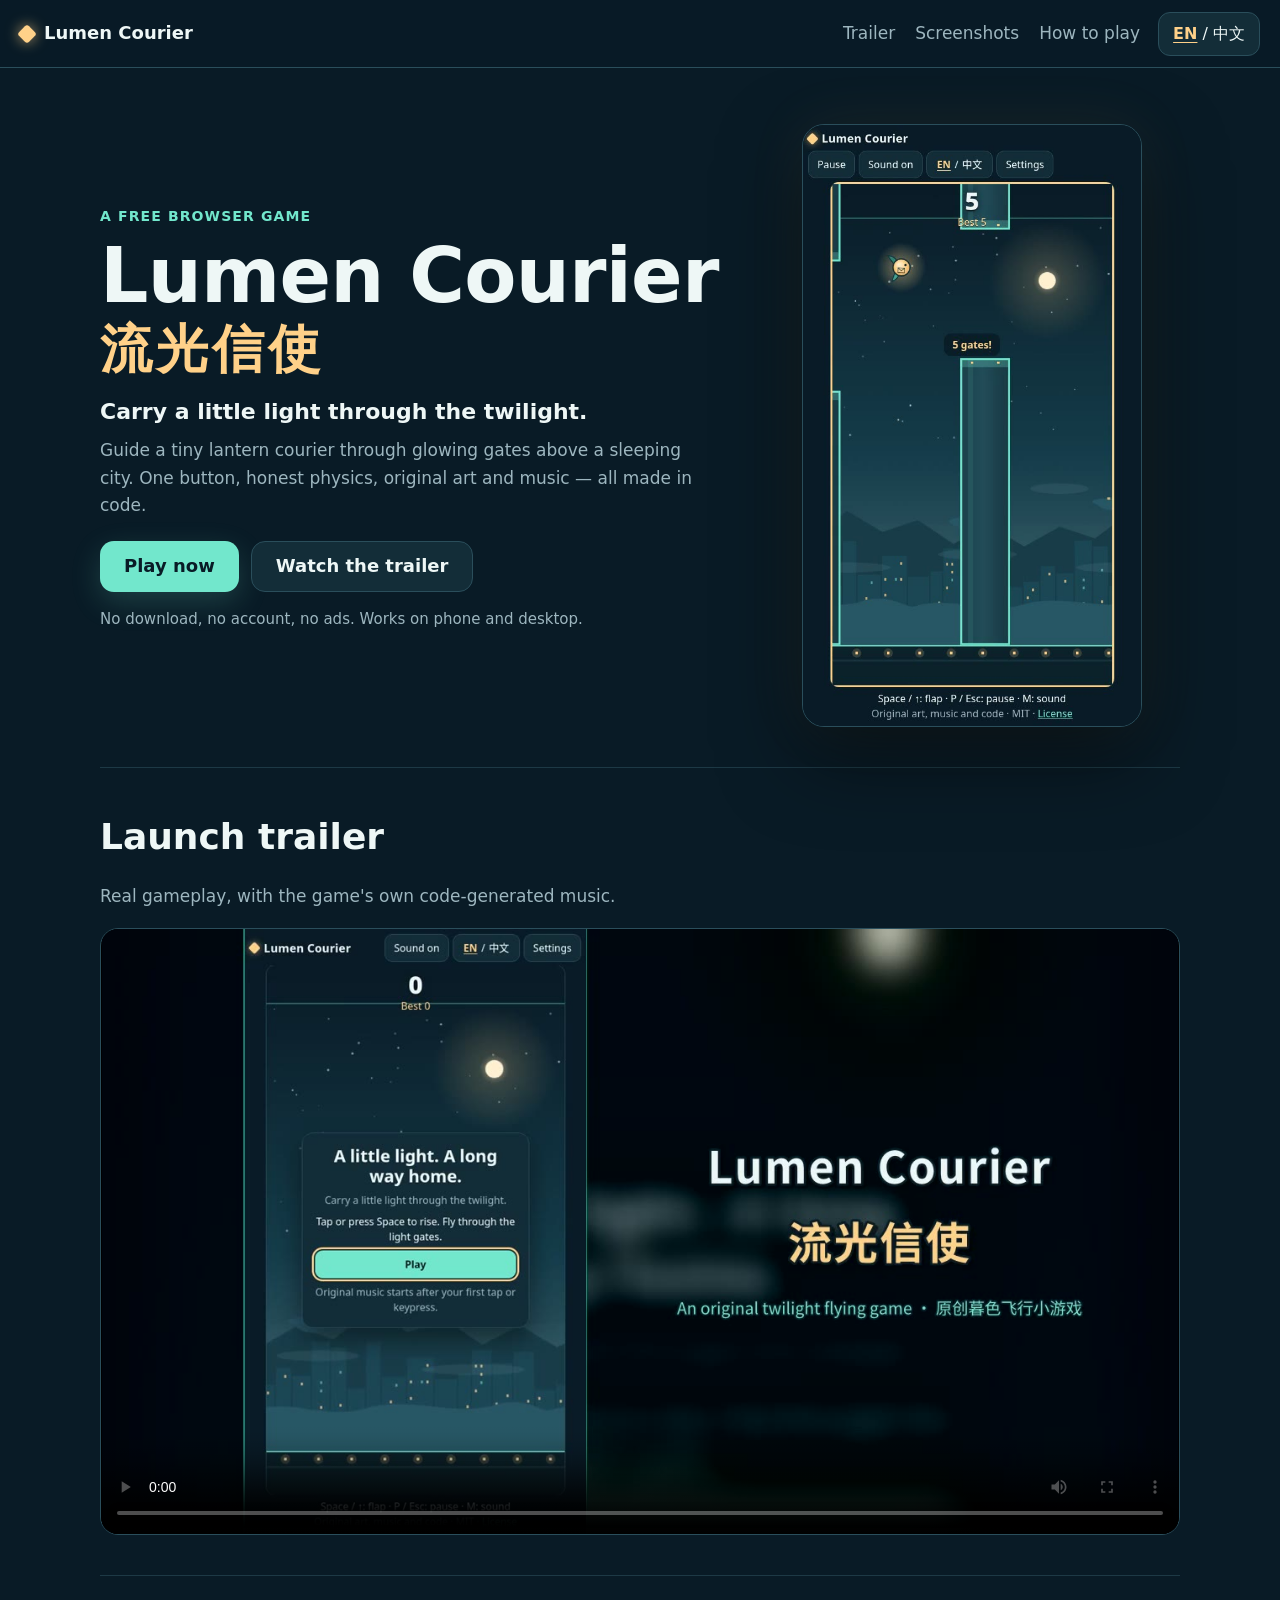
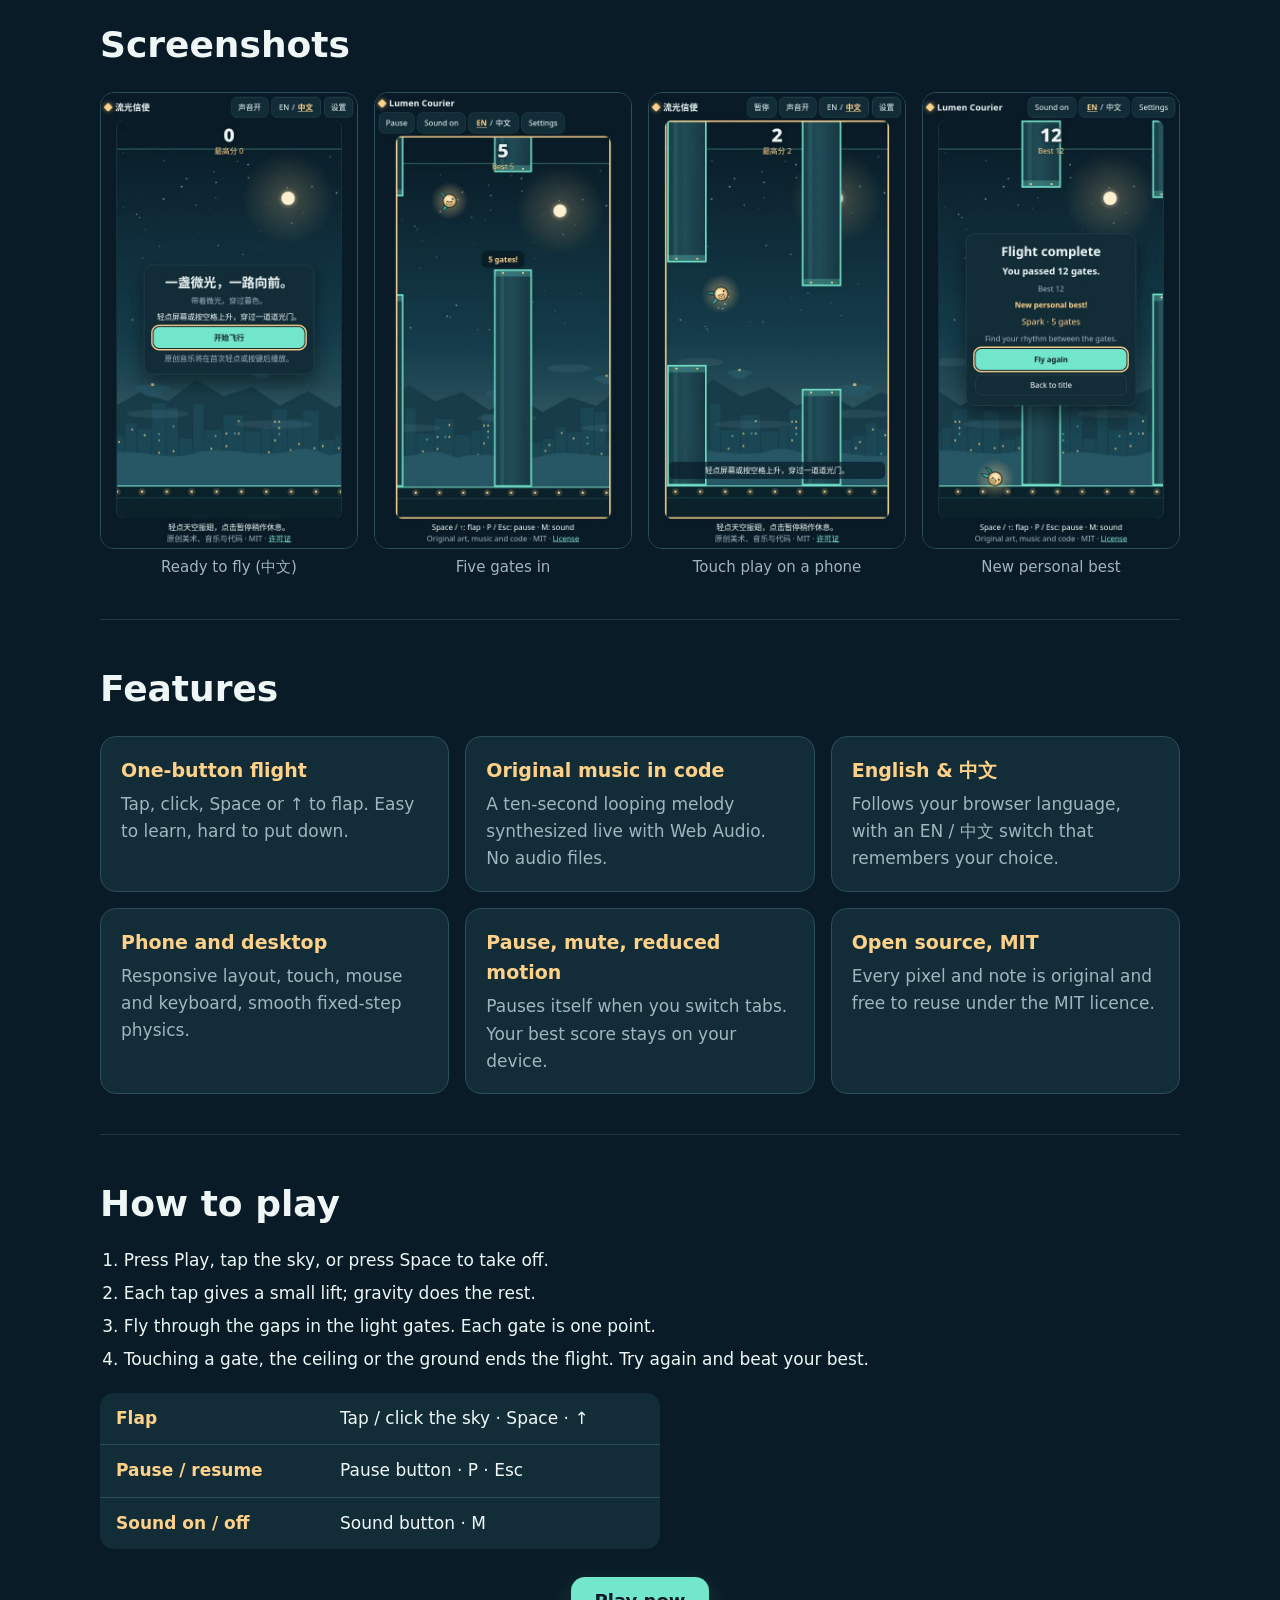
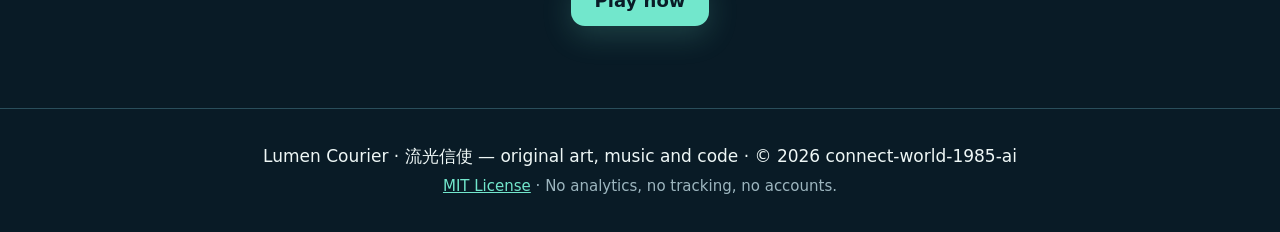
==== index.html @ 10c6b6de "Ship Lumen Courier: game at /play/, official website, launch trailer" ====
<!doctype html>
<html lang="en">
<head>
<meta charset="utf-8">
<meta name="viewport" content="width=device-width, initial-scale=1, viewport-fit=cover">
<meta name="theme-color" content="#091B26">
<title>Lumen Courier · 流光信使</title>
<meta name="description" content="">
<link rel="icon" href="./play/favicon.svg" type="image/svg+xml">
<link rel="stylesheet" href="./site.css">
<script type="module" src="./site.mjs"></script>
</head>
<body>
<header class="topbar">
  <a class="brand" href="./"><span class="brand-mark" aria-hidden="true"></span><span data-i18n="name"></span></a>
  <nav class="topnav" data-i18n-aria="navLabel">
    <a href="#trailer" data-i18n="navTrailer"></a>
    <a href="#screens" data-i18n="navScreens"></a>
    <a href="#how" data-i18n="navHow"></a>
    <button type="button" id="langBtn" class="lang"><span class="lang-en">EN</span> / <span class="lang-zh">中文</span></button>
  </nav>
</header>
<main>
  <section class="hero">
    <div class="hero-text">
      <p class="eyebrow" data-i18n="eyebrow"></p>
      <h1><span class="title-en">Lumen Courier</span><span class="title-zh">流光信使</span></h1>
      <p class="tagline" data-i18n="tagline"></p>
      <p class="lede" data-i18n="lede"></p>
      <div class="cta">
        <a class="btn primary" href="./play/" data-i18n="playNow"></a>
        <a class="btn secondary" href="#trailer" data-i18n="watchTrailer"></a>
      </div>
      <p class="small muted" data-i18n="freeNote"></p>
    </div>
    <div class="hero-art">
      <img src="./media/screenshot-play-en.jpg" width="540" height="960" data-i18n-alt="altPlay" alt="">
    </div>
  </section>

  <section id="trailer" class="section">
    <h2 data-i18n="trailerTitle"></h2>
    <p class="muted" data-i18n="trailerText"></p>
    <div class="video-wrap">
      <video id="trailerVideo" controls playsinline preload="metadata" poster="./media/trailer-poster.jpg" width="1280" height="720">
        <source src="./media/trailer.mp4" type="video/mp4">
      </video>
    </div>
  </section>

  <section id="screens" class="section">
    <h2 data-i18n="screensTitle"></h2>
    <div class="shots">
      <figure><img src="./media/screenshot-ready-zh.jpg" width="540" height="960" loading="lazy" data-i18n-alt="altReady" alt=""><figcaption data-i18n="capReady"></figcaption></figure>
      <figure><img src="./media/screenshot-play-en.jpg" width="540" height="960" loading="lazy" data-i18n-alt="altPlay" alt=""><figcaption data-i18n="capPlay"></figcaption></figure>
      <figure><img src="./media/screenshot-play-zh.jpg" width="540" height="960" loading="lazy" data-i18n-alt="altPlayZh" alt=""><figcaption data-i18n="capPlayZh"></figcaption></figure>
      <figure><img src="./media/screenshot-over-en.jpg" width="540" height="960" loading="lazy" data-i18n-alt="altOver" alt=""><figcaption data-i18n="capOver"></figcaption></figure>
    </div>
  </section>

  <section id="features" class="section">
    <h2 data-i18n="featuresTitle"></h2>
    <ul class="features">
      <li><h3 data-i18n="f1t"></h3><p data-i18n="f1d"></p></li>
      <li><h3 data-i18n="f2t"></h3><p data-i18n="f2d"></p></li>
      <li><h3 data-i18n="f3t"></h3><p data-i18n="f3d"></p></li>
      <li><h3 data-i18n="f4t"></h3><p data-i18n="f4d"></p></li>
      <li><h3 data-i18n="f5t"></h3><p data-i18n="f5d"></p></li>
      <li><h3 data-i18n="f6t"></h3><p data-i18n="f6d"></p></li>
    </ul>
  </section>

  <section id="how" class="section">
    <h2 data-i18n="howTitle"></h2>
    <ol class="how">
      <li data-i18n="how1"></li>
      <li data-i18n="how2"></li>
      <li data-i18n="how3"></li>
      <li data-i18n="how4"></li>
    </ol>
    <table class="keys">
      <caption class="sr-only" data-i18n="keysCaption"></caption>
      <tbody>
        <tr><th scope="row" data-i18n="kFlap"></th><td data-i18n="kFlapKeys"></td></tr>
        <tr><th scope="row" data-i18n="kPause"></th><td data-i18n="kPauseKeys"></td></tr>
        <tr><th scope="row" data-i18n="kSound"></th><td data-i18n="kSoundKeys"></td></tr>
      </tbody>
    </table>
    <p class="cta center"><a class="btn primary" href="./play/" data-i18n="playNow"></a></p>
  </section>
</main>
<footer class="foot">
  <p data-i18n="footCredits"></p>
  <p class="small muted"><a href="./LICENSE" data-i18n="license"></a> · <span data-i18n="privacy"></span></p>
</footer>
</body>
</html>
---- site.css ----
*, *::before, *::after { box-sizing: border-box; }
:root {
  --bg: #091B26; --bg2: #0E2530; --card: #132D38; --text: #EEF7F6; --muted: #9DB6BF;
  --accent: #72E7CC; --gold: #FFD189; --line: #2A4E5B;
  font-family: system-ui, -apple-system, BlinkMacSystemFont, "Segoe UI", "PingFang SC", "Microsoft YaHei", sans-serif;
}
html { scroll-behavior: smooth; }
@media (prefers-reduced-motion: reduce) { html { scroll-behavior: auto; } }
body { margin: 0; background: radial-gradient(1200px 600px at 75% -10%, #153D4B 0%, var(--bg) 60%) no-repeat, var(--bg); color: var(--text); font-size: 17px; line-height: 1.6; }
body:not([data-ready]) main, body:not([data-ready]) .foot { visibility: hidden; }
a { color: var(--accent); }
a:focus-visible, button:focus-visible, video:focus-visible { outline: 3px solid var(--gold); outline-offset: 3px; }
.topbar { position: sticky; top: 0; z-index: 5; display: flex; flex-wrap: wrap; gap: 8px 16px; align-items: center; justify-content: space-between;
  padding: max(10px, env(safe-area-inset-top)) max(20px, env(safe-area-inset-right)) 10px max(20px, env(safe-area-inset-left));
  background: rgba(9,27,38,.92); border-bottom: 1px solid var(--line); backdrop-filter: blur(6px); }
.brand { display: flex; align-items: center; gap: 10px; color: var(--text); text-decoration: none; font-weight: 800; font-size: 18px; }
.brand-mark { width: 14px; height: 14px; background: var(--gold); transform: rotate(45deg); border-radius: 3px; box-shadow: 0 0 14px rgba(255,209,137,.7); }
.topnav { display: flex; flex-wrap: wrap; align-items: center; gap: 4px 16px; }
.topnav a { color: var(--muted); text-decoration: none; padding: 10px 2px; min-height: 44px; display: inline-flex; align-items: center; }
.topnav a:hover { color: var(--text); }
button.lang { font: inherit; font-size: 16px; min-height: 44px; padding: 8px 14px; border-radius: 12px; border: 1px solid var(--line); background: var(--card); color: var(--text); cursor: pointer; }
html[lang="en"] .lang .lang-en, html[lang="zh-CN"] .lang .lang-zh { color: var(--gold); font-weight: 700; text-decoration: underline; text-underline-offset: 3px; }
main { max-width: 1120px; margin: 0 auto; padding: 0 20px; }
.hero { display: grid; grid-template-columns: 1.2fr .8fr; gap: 40px; align-items: center; padding: 56px 0 40px; }
.eyebrow { color: var(--accent); font-weight: 700; letter-spacing: .08em; text-transform: uppercase; font-size: 14px; margin: 0 0 8px; }
h1 { margin: 0; line-height: 1.05; }
.title-en { display: block; font-size: clamp(44px, 7vw, 76px); letter-spacing: -.01em; }
.title-zh { display: block; font-size: clamp(32px, 5vw, 52px); color: var(--gold); margin-top: 6px; letter-spacing: .08em; }
.tagline { font-size: 22px; margin: 18px 0 8px; font-weight: 600; }
.lede { color: var(--muted); max-width: 36em; margin: 0 0 22px; }
.cta { display: flex; flex-wrap: wrap; gap: 12px; margin: 0 0 12px; }
.cta.center { justify-content: center; margin-top: 28px; }
.btn { display: inline-flex; align-items: center; justify-content: center; min-height: 48px; padding: 10px 24px; border-radius: 14px; font-weight: 700; text-decoration: none; font-size: 18px; }
.btn.primary { background: var(--accent); color: #091B26; box-shadow: 0 0 0 0 rgba(114,231,204,.5), 0 10px 30px rgba(114,231,204,.18); }
.btn.primary:hover { filter: brightness(1.06); }
.btn.secondary { border: 1px solid var(--line); color: var(--text); background: var(--card); }
.small { font-size: 15px; }
.muted { color: var(--muted); }
.hero-art { display: flex; justify-content: center; }
.hero-art img { width: min(100%, 340px); height: auto; border-radius: 22px; border: 1px solid var(--line); box-shadow: 0 30px 80px rgba(0,0,0,.5), 0 0 60px rgba(255,209,137,.08); }
.section { padding: 40px 0; border-top: 1px solid rgba(42,78,91,.6); }
.section h2 { font-size: clamp(26px, 4vw, 36px); margin: 0 0 10px; }
.video-wrap { margin-top: 18px; border-radius: 18px; overflow: hidden; border: 1px solid var(--line); background: #000; aspect-ratio: 16 / 9; }
.video-wrap video { display: block; width: 100%; height: 100%; }
.shots { display: grid; grid-template-columns: repeat(4, 1fr); gap: 16px; margin-top: 18px; }
.shots figure { margin: 0; }
.shots img { width: 100%; height: auto; border-radius: 14px; border: 1px solid var(--line); display: block; }
.shots figcaption { color: var(--muted); font-size: 15px; margin-top: 6px; text-align: center; }
.features { list-style: none; padding: 0; margin: 18px 0 0; display: grid; grid-template-columns: repeat(3, 1fr); gap: 16px; }
.features li { background: var(--card); border: 1px solid var(--line); border-radius: 16px; padding: 18px 20px; }
.features h3 { margin: 0 0 6px; font-size: 19px; color: var(--gold); }
.features p { margin: 0; color: var(--muted); }
.how { padding-left: 1.4em; margin: 14px 0 20px; }
.how li { margin: 6px 0; }
.keys { border-collapse: collapse; width: 100%; max-width: 560px; background: var(--card); border-radius: 14px; overflow: hidden; }
.keys th, .keys td { text-align: left; padding: 12px 16px; border-bottom: 1px solid var(--line); }
.keys tr:last-child th, .keys tr:last-child td { border-bottom: 0; }
.keys th { color: var(--gold); width: 40%; }
.foot { text-align: center; padding: 30px 20px max(30px, env(safe-area-inset-bottom)); border-top: 1px solid var(--line); margin-top: 30px; }
.foot p { margin: 4px 0; }
.sr-only { position: absolute; width: 1px; height: 1px; overflow: hidden; clip: rect(0 0 0 0); white-space: nowrap; }
@media (max-width: 860px) {
  .hero { grid-template-columns: 1fr; padding-top: 32px; gap: 28px; }
  .hero-art img { width: min(70%, 300px); }
  .shots { grid-template-columns: repeat(2, 1fr); }
  .features { grid-template-columns: 1fr 1fr; }
}
@media (max-width: 520px) {
  .topnav a { display: none; }
  .features { grid-template-columns: 1fr; }
  .btn { width: 100%; }
  .tagline { font-size: 19px; }
}
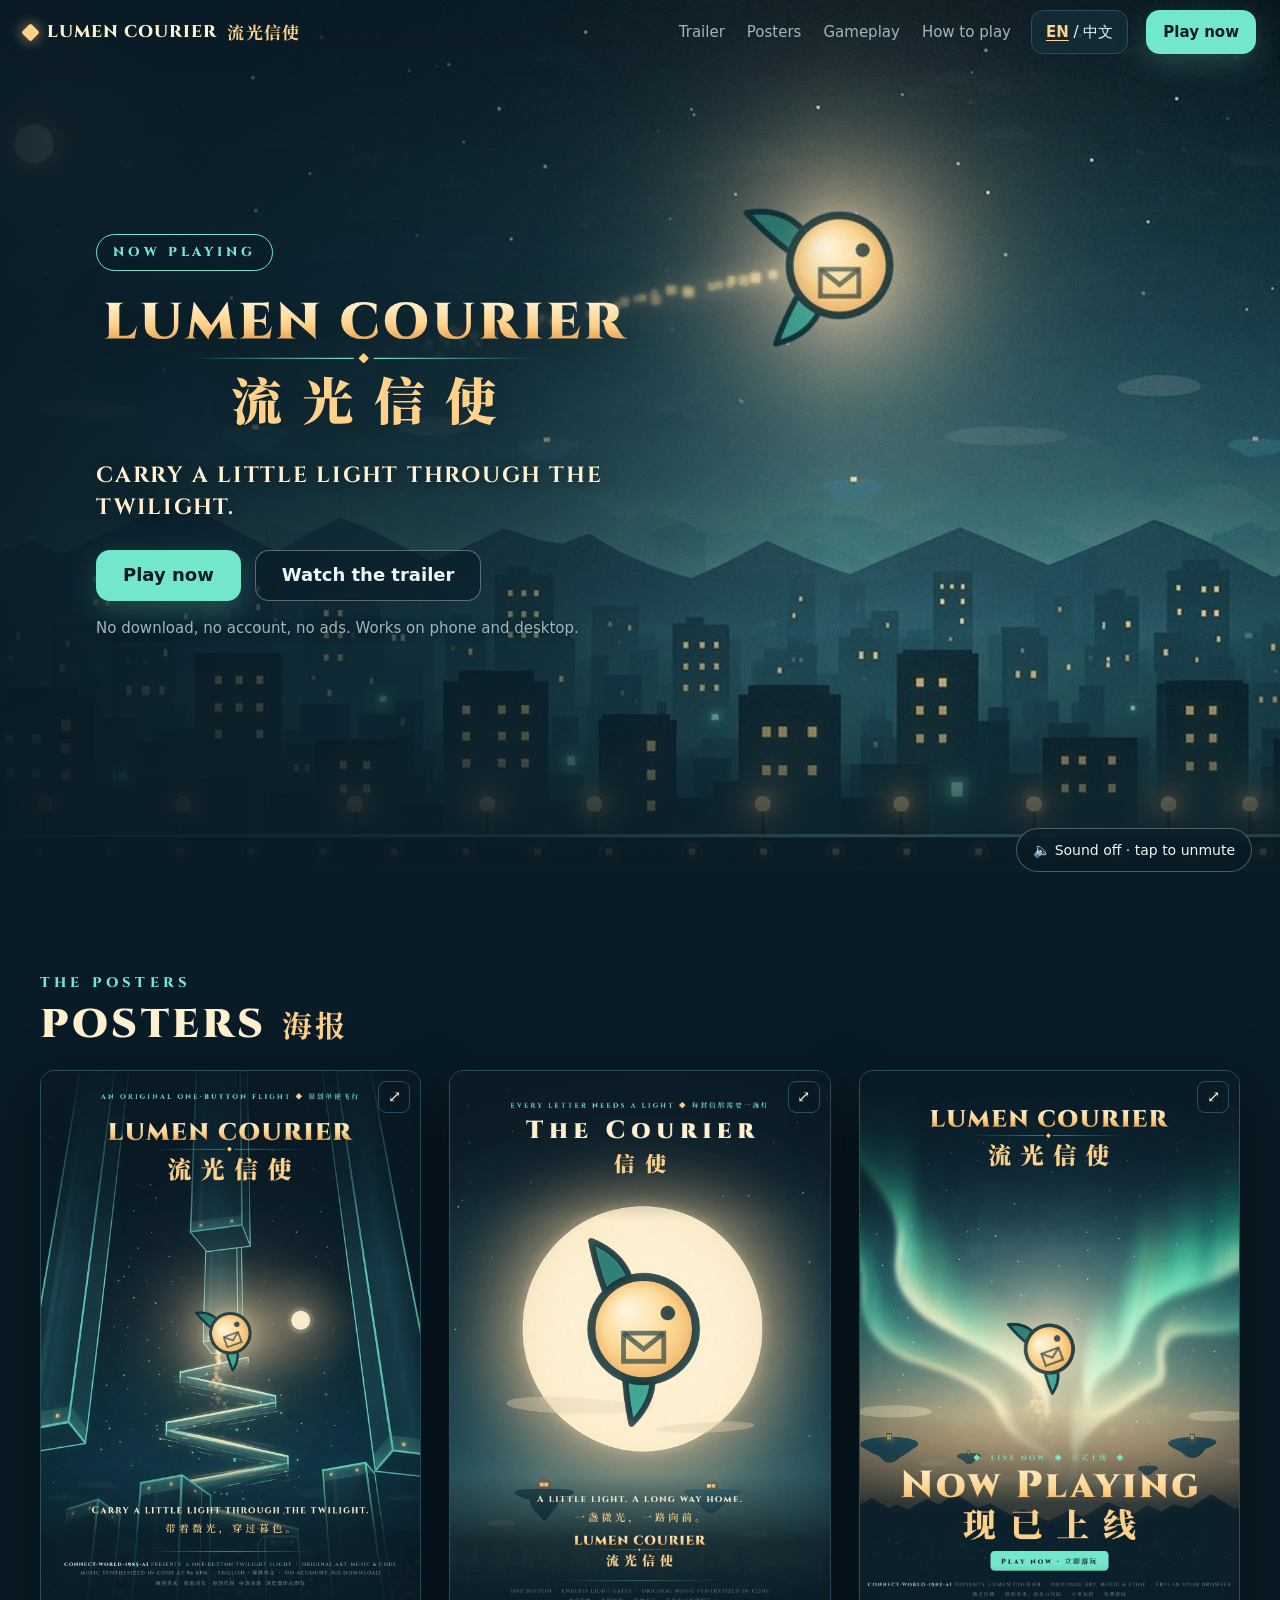
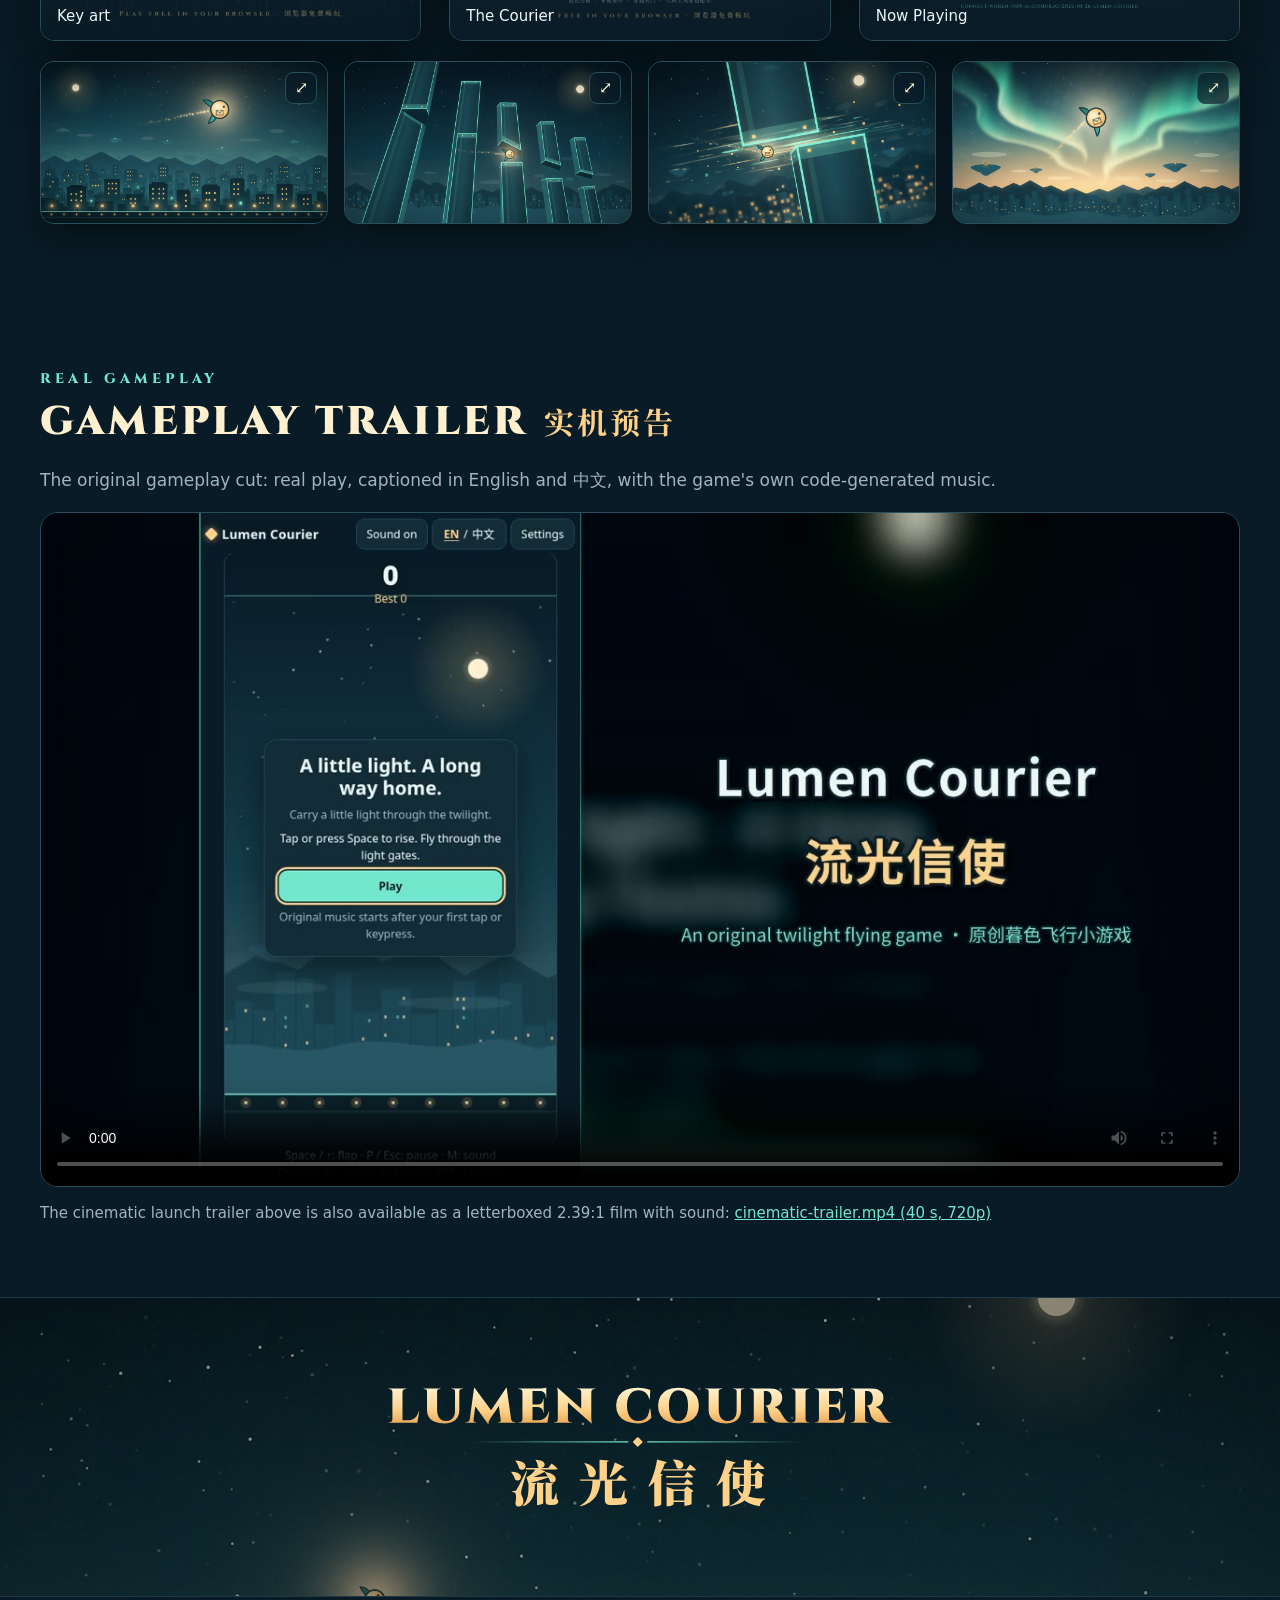
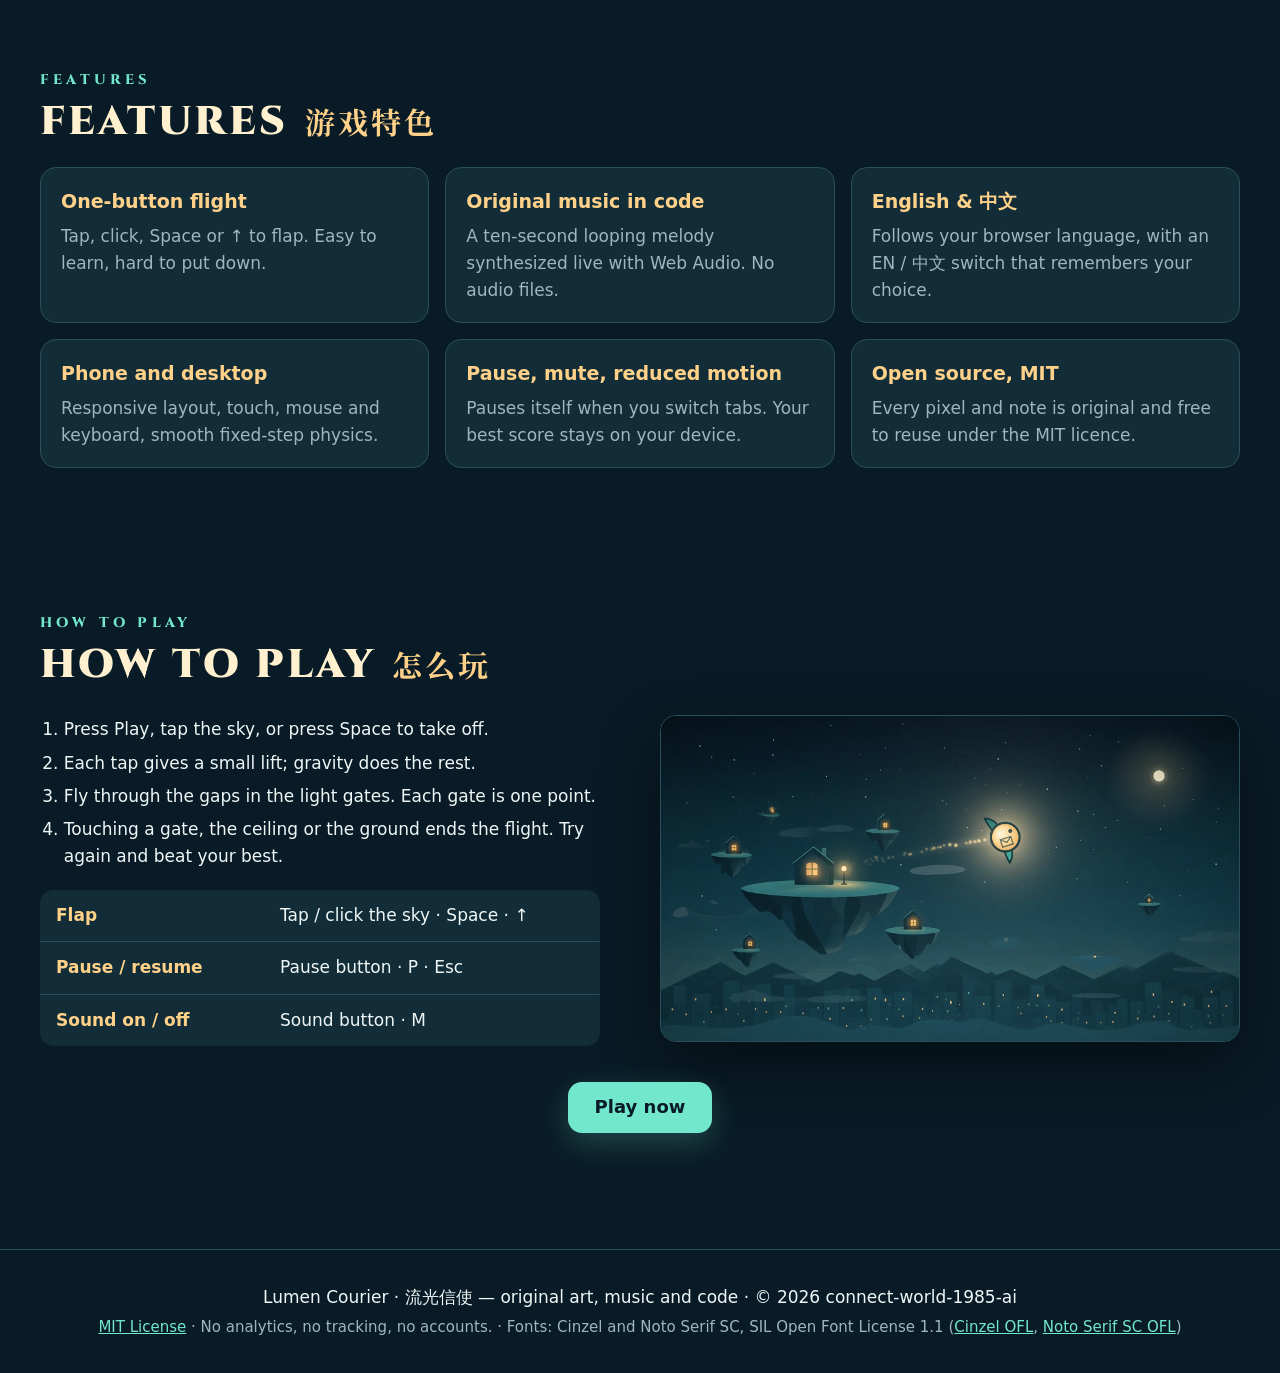
==== commit ebb696dc: "Launch relaunch: cinematic trailer hero, posters and stills with lightbox, bundled OFL display fonts" ====
--- a/index.html
+++ b/index.html
@@ -6,60 +6,83 @@
 <meta name="theme-color" content="#091B26">
 <title>Lumen Courier · 流光信使</title>
 <meta name="description" content="">
+<meta property="og:title" content="Lumen Courier · 流光信使">
+<meta property="og:type" content="website">
+<meta property="og:image" content="./media/launch/og-image.jpg">
+<meta name="twitter:card" content="summary_large_image">
 <link rel="icon" href="./play/favicon.svg" type="image/svg+xml">
+<link rel="preload" href="./fonts/Cinzel-latin.woff2" as="font" type="font/woff2" crossorigin>
 <link rel="stylesheet" href="./site.css">
 <script type="module" src="./site.mjs"></script>
 </head>
 <body>
-<header class="topbar">
-  <a class="brand" href="./"><span class="brand-mark" aria-hidden="true"></span><span data-i18n="name"></span></a>
+<header class="topbar" id="topbar">
+  <a class="brand" href="./"><span class="brand-mark" aria-hidden="true"></span><span class="brand-en">Lumen Courier</span> <span class="brand-zh" lang="zh-CN">流光信使</span></a>
   <nav class="topnav" data-i18n-aria="navLabel">
-    <a href="#trailer" data-i18n="navTrailer"></a>
-    <a href="#screens" data-i18n="navScreens"></a>
-    <a href="#how" data-i18n="navHow"></a>
+    <a class="navlink" href="#trailer" data-i18n="navTrailer"></a>
+    <a class="navlink" href="#posters" data-i18n="navPosters"></a>
+    <a class="navlink" href="#gameplay" data-i18n="navGameplay"></a>
+    <a class="navlink" href="#how" data-i18n="navHow"></a>
     <button type="button" id="langBtn" class="lang"><span class="lang-en">EN</span> / <span class="lang-zh">中文</span></button>
+    <a class="btn primary small-btn" href="./play/" data-i18n="playNow"></a>
   </nav>
 </header>
 <main>
-  <section class="hero">
+  <section class="hero" id="trailer">
+    <video id="heroVideo" class="hero-video" muted loop playsinline preload="metadata" poster="./media/cinematic-trailer-poster.jpg" width="1280" height="720" data-i18n-aria="altHeroVideo" tabindex="-1">
+      <source src="./media/cinematic-trailer-hero.mp4" type="video/mp4">
+    </video>
+    <div class="hero-scrim" aria-hidden="true"></div>
     <div class="hero-text">
-      <p class="eyebrow" data-i18n="eyebrow"></p>
-      <h1><span class="title-en">Lumen Courier</span><span class="title-zh">流光信使</span></h1>
+      <p class="pill" data-i18n="nowPlaying"></p>
+      <h1><img class="wordmark" src="./media/launch/lumen-courier-wordmark-combo.svg" width="540" height="141" alt="Lumen Courier · 流光信使"></h1>
       <p class="tagline" data-i18n="tagline"></p>
-      <p class="lede" data-i18n="lede"></p>
       <div class="cta">
         <a class="btn primary" href="./play/" data-i18n="playNow"></a>
-        <a class="btn secondary" href="#trailer" data-i18n="watchTrailer"></a>
+        <button type="button" class="btn ghost" id="watchBtn" data-i18n="watchTrailer"></button>
       </div>
       <p class="small muted" data-i18n="freeNote"></p>
     </div>
-    <div class="hero-art">
-      <img src="./media/screenshot-play-en.jpg" width="540" height="960" data-i18n-alt="altPlay" alt="">
-    </div>
+    <button type="button" class="hero-play" id="heroPlay" hidden data-i18n="playTrailer"></button>
+    <button type="button" class="sound" id="soundBtn" aria-pressed="false"><span class="sound-ico" aria-hidden="true">🔈</span> <span id="soundLabel" data-i18n="soundOff"></span></button>
   </section>
 
-  <section id="trailer" class="section">
-    <h2 data-i18n="trailerTitle"></h2>
+  <section id="posters" class="section">
+    <p class="kicker" data-i18n="kickerPosters"></p>
+    <h2 data-bi="postersTitle"></h2>
+    <ul class="posters" id="posterGrid">
+      <li><button type="button" class="tile" data-index="0"><picture><source srcset="./media/posters/poster-01-key-art.webp" type="image/webp"><img src="./media/posters/poster-01-key-art.jpg" width="1200" height="1800" loading="lazy" decoding="async" data-i18n-alt="altPoster1" alt=""></picture><span class="cap" data-i18n="capKeyArt"></span><span class="zoom" aria-hidden="true">⤢</span></button></li>
+      <li><button type="button" class="tile" data-index="1"><picture><source srcset="./media/posters/poster-02-character.webp" type="image/webp"><img src="./media/posters/poster-02-character.jpg" width="1200" height="1800" loading="lazy" decoding="async" data-i18n-alt="altPoster2" alt=""></picture><span class="cap" data-i18n="capCourier"></span><span class="zoom" aria-hidden="true">⤢</span></button></li>
+      <li><button type="button" class="tile" data-index="2"><picture><source srcset="./media/posters/poster-03-now-playing.webp" type="image/webp"><img src="./media/posters/poster-03-now-playing.jpg" width="1200" height="1800" loading="lazy" decoding="async" data-i18n-alt="altPoster3" alt=""></picture><span class="cap" data-i18n="capNowPlaying"></span><span class="zoom" aria-hidden="true">⤢</span></button></li>
+    </ul>
+    <ul class="stills">
+      <li><button type="button" class="tile" data-index="3"><picture><source srcset="./media/launch/still-02-city-of-windows.webp" type="image/webp"><img src="./media/launch/still-02-city-of-windows.jpg" width="1920" height="1080" loading="lazy" decoding="async" data-i18n-alt="altStill02" alt=""></picture><span class="zoom" aria-hidden="true">⤢</span></button></li>
+      <li><button type="button" class="tile" data-index="4"><picture><source srcset="./media/launch/still-03-the-gates.webp" type="image/webp"><img src="./media/launch/still-03-the-gates.jpg" width="1920" height="1080" loading="lazy" decoding="async" data-i18n-alt="altStill03" alt=""></picture><span class="zoom" aria-hidden="true">⤢</span></button></li>
+      <li><button type="button" class="tile" data-index="5"><picture><source srcset="./media/launch/still-05-the-squeeze.webp" type="image/webp"><img src="./media/launch/still-05-the-squeeze.jpg" width="1920" height="1080" loading="lazy" decoding="async" data-i18n-alt="altStill05" alt=""></picture><span class="zoom" aria-hidden="true">⤢</span></button></li>
+      <li><button type="button" class="tile" data-index="6"><picture><source srcset="./media/launch/still-06-aurora-ascent.webp" type="image/webp"><img src="./media/launch/still-06-aurora-ascent.jpg" width="1920" height="1080" loading="lazy" decoding="async" data-i18n-alt="altStill06" alt=""></picture><span class="zoom" aria-hidden="true">⤢</span></button></li>
+    </ul>
+  </section>
+
+  <section id="gameplay" class="section">
+    <p class="kicker" data-i18n="kickerGameplay"></p>
+    <h2 data-bi="gameplayTitle"></h2>
     <p class="muted" data-i18n="trailerText"></p>
     <div class="video-wrap">
       <video id="trailerVideo" controls playsinline preload="metadata" poster="./media/trailer-poster.jpg" width="1280" height="720">
         <source src="./media/trailer.mp4" type="video/mp4">
       </video>
     </div>
+    <p class="small muted cine-link"><span data-i18n="cineLinkText"></span> <a href="./media/cinematic-trailer.mp4" data-i18n="cineLink"></a></p>
   </section>
 
-  <section id="screens" class="section">
-    <h2 data-i18n="screensTitle"></h2>
-    <div class="shots">
-      <figure><img src="./media/screenshot-ready-zh.jpg" width="540" height="960" loading="lazy" data-i18n-alt="altReady" alt=""><figcaption data-i18n="capReady"></figcaption></figure>
-      <figure><img src="./media/screenshot-play-en.jpg" width="540" height="960" loading="lazy" data-i18n-alt="altPlay" alt=""><figcaption data-i18n="capPlay"></figcaption></figure>
-      <figure><img src="./media/screenshot-play-zh.jpg" width="540" height="960" loading="lazy" data-i18n-alt="altPlayZh" alt=""><figcaption data-i18n="capPlayZh"></figcaption></figure>
-      <figure><img src="./media/screenshot-over-en.jpg" width="540" height="960" loading="lazy" data-i18n-alt="altOver" alt=""><figcaption data-i18n="capOver"></figcaption></figure>
-    </div>
-  </section>
+  <div class="band" aria-hidden="true">
+    <picture><source srcset="./media/launch/still-01-cold-open-sky.webp" type="image/webp"><img class="band-bg" src="./media/launch/still-01-cold-open-sky.jpg" width="1920" height="1080" loading="lazy" decoding="async" alt=""></picture>
+    <img class="band-mark" src="./media/launch/lumen-courier-wordmark-combo.svg" width="520" height="136" loading="lazy" alt="">
+  </div>
 
   <section id="features" class="section">
-    <h2 data-i18n="featuresTitle"></h2>
+    <p class="kicker" data-i18n="kickerFeatures"></p>
+    <h2 data-bi="featuresTitle"></h2>
     <ul class="features">
       <li><h3 data-i18n="f1t"></h3><p data-i18n="f1d"></p></li>
       <li><h3 data-i18n="f2t"></h3><p data-i18n="f2d"></p></li>
@@ -71,27 +94,45 @@
   </section>
 
   <section id="how" class="section">
-    <h2 data-i18n="howTitle"></h2>
-    <ol class="how">
-      <li data-i18n="how1"></li>
-      <li data-i18n="how2"></li>
-      <li data-i18n="how3"></li>
-      <li data-i18n="how4"></li>
-    </ol>
-    <table class="keys">
-      <caption class="sr-only" data-i18n="keysCaption"></caption>
-      <tbody>
-        <tr><th scope="row" data-i18n="kFlap"></th><td data-i18n="kFlapKeys"></td></tr>
-        <tr><th scope="row" data-i18n="kPause"></th><td data-i18n="kPauseKeys"></td></tr>
-        <tr><th scope="row" data-i18n="kSound"></th><td data-i18n="kSoundKeys"></td></tr>
-      </tbody>
-    </table>
+    <p class="kicker" data-i18n="kickerHow"></p>
+    <h2 data-bi="howTitle"></h2>
+    <div class="how-grid">
+      <div>
+        <ol class="how">
+          <li data-i18n="how1"></li>
+          <li data-i18n="how2"></li>
+          <li data-i18n="how3"></li>
+          <li data-i18n="how4"></li>
+        </ol>
+        <table class="keys">
+          <caption class="sr-only" data-i18n="keysCaption"></caption>
+          <tbody>
+            <tr><th scope="row" data-i18n="kFlap"></th><td data-i18n="kFlapKeys"></td></tr>
+            <tr><th scope="row" data-i18n="kPause"></th><td data-i18n="kPauseKeys"></td></tr>
+            <tr><th scope="row" data-i18n="kSound"></th><td data-i18n="kSoundKeys"></td></tr>
+          </tbody>
+        </table>
+      </div>
+      <picture><source srcset="./media/launch/still-07-homecoming-island.webp" type="image/webp"><img class="how-art" src="./media/launch/still-07-homecoming-island.jpg" width="1920" height="1080" loading="lazy" decoding="async" data-i18n-alt="altStill07" alt=""></picture>
+    </div>
     <p class="cta center"><a class="btn primary" href="./play/" data-i18n="playNow"></a></p>
   </section>
 </main>
 <footer class="foot">
   <p data-i18n="footCredits"></p>
-  <p class="small muted"><a href="./LICENSE" data-i18n="license"></a> · <span data-i18n="privacy"></span></p>
+  <p class="small muted"><a href="./LICENSE" data-i18n="license"></a> · <span data-i18n="privacy"></span> · <span data-i18n="fontsCredit"></span> (<a href="./fonts/OFL-Cinzel.txt">Cinzel OFL</a>, <a href="./fonts/OFL-NotoSerifSC.txt">Noto Serif SC OFL</a>)</p>
 </footer>
+<dialog id="lightbox" class="lightbox" data-i18n-aria="lightboxLabel">
+  <div class="lb-frame">
+    <picture><source id="lbSource" type="image/webp"><img id="lbImg" alt=""></picture>
+    <p class="lb-cap" id="lbCap"></p>
+  </div>
+  <div class="lb-bar">
+    <button type="button" class="lb-btn" id="lbPrev" data-i18n-aria="prev">‹</button>
+    <a class="lb-btn lb-dl" id="lbDl" download data-i18n="download"></a>
+    <button type="button" class="lb-btn" id="lbNext" data-i18n-aria="next">›</button>
+    <button type="button" class="lb-btn lb-close" id="lbClose" data-i18n-aria="close">✕</button>
+  </div>
+</dialog>
 </body>
 </html>
--- a/site.css
+++ b/site.css
@@ -1,73 +1,149 @@
+@font-face { font-family: "Cinzel"; src: url(./fonts/Cinzel-latin.woff2) format("woff2"); font-weight: 400 900; font-display: swap; }
+@font-face { font-family: "Lumen Serif SC"; src: url(./fonts/NotoSerifSC-lumen-subset.woff2) format("woff2"); font-weight: 200 900; font-display: swap; }
 *, *::before, *::after { box-sizing: border-box; }
 :root {
-  --bg: #091B26; --bg2: #0E2530; --card: #132D38; --text: #EEF7F6; --muted: #9DB6BF;
-  --accent: #72E7CC; --gold: #FFD189; --line: #2A4E5B;
+  --bg: #091B26; --bg2: #0E2530; --card: #132D38; --line: #2A4E5B;
+  --text: #EEF7F6; --muted: #9DB6BF; --accent: #72E7CC; --gold: #FFD189; --cream: #FFF1CF; --amber: #E9A85A; --ink: #13343B;
+  --display: "Cinzel", "Lumen Serif SC", serif;
+  --display-zh: "Lumen Serif SC", serif;
+  --track-title: .08em; --track-eyebrow: .3em; --track-zh: .2em;
   font-family: system-ui, -apple-system, BlinkMacSystemFont, "Segoe UI", "PingFang SC", "Microsoft YaHei", sans-serif;
 }
 html { scroll-behavior: smooth; }
 @media (prefers-reduced-motion: reduce) { html { scroll-behavior: auto; } }
-body { margin: 0; background: radial-gradient(1200px 600px at 75% -10%, #153D4B 0%, var(--bg) 60%) no-repeat, var(--bg); color: var(--text); font-size: 17px; line-height: 1.6; }
+body { margin: 0; background: var(--bg); color: var(--text); font-size: 17px; line-height: 1.6; }
 body:not([data-ready]) main, body:not([data-ready]) .foot { visibility: hidden; }
 a { color: var(--accent); }
 a:focus-visible, button:focus-visible, video:focus-visible { outline: 3px solid var(--gold); outline-offset: 3px; }
-.topbar { position: sticky; top: 0; z-index: 5; display: flex; flex-wrap: wrap; gap: 8px 16px; align-items: center; justify-content: space-between;
-  padding: max(10px, env(safe-area-inset-top)) max(20px, env(safe-area-inset-right)) 10px max(20px, env(safe-area-inset-left));
-  background: rgba(9,27,38,.92); border-bottom: 1px solid var(--line); backdrop-filter: blur(6px); }
-.brand { display: flex; align-items: center; gap: 10px; color: var(--text); text-decoration: none; font-weight: 800; font-size: 18px; }
-.brand-mark { width: 14px; height: 14px; background: var(--gold); transform: rotate(45deg); border-radius: 3px; box-shadow: 0 0 14px rgba(255,209,137,.7); }
-.topnav { display: flex; flex-wrap: wrap; align-items: center; gap: 4px 16px; }
-.topnav a { color: var(--muted); text-decoration: none; padding: 10px 2px; min-height: 44px; display: inline-flex; align-items: center; }
-.topnav a:hover { color: var(--text); }
-button.lang { font: inherit; font-size: 16px; min-height: 44px; padding: 8px 14px; border-radius: 12px; border: 1px solid var(--line); background: var(--card); color: var(--text); cursor: pointer; }
+img { max-width: 100%; }
+.sr-only { position: absolute; width: 1px; height: 1px; overflow: hidden; clip: rect(0 0 0 0); white-space: nowrap; }
+
+/* Top bar: overlays the hero, gains a backdrop once scrolled */
+.topbar { position: fixed; inset: 0 0 auto 0; z-index: 10; display: flex; flex-wrap: wrap; gap: 8px 16px; align-items: center; justify-content: space-between;
+  padding: max(10px, env(safe-area-inset-top)) max(24px, env(safe-area-inset-right)) 10px max(24px, env(safe-area-inset-left));
+  background: transparent; border-bottom: 1px solid transparent; transition: background .25s, border-color .25s; }
+.topbar.scrolled { background: rgba(9,27,38,.8); border-bottom-color: rgba(42,78,91,.7); backdrop-filter: blur(8px); }
+.brand { display: flex; align-items: center; gap: 10px; color: var(--cream); text-decoration: none; min-height: 44px; }
+.brand-en { font-family: var(--display); font-weight: 800; text-transform: uppercase; letter-spacing: .06em; font-size: 17px; }
+.brand-zh { font-family: var(--display-zh); font-weight: 700; color: var(--gold); letter-spacing: .08em; font-size: 17px; }
+.brand-mark { width: 13px; height: 13px; background: var(--gold); transform: rotate(45deg); border-radius: 2px; box-shadow: 0 0 14px rgba(255,209,137,.7); }
+.topnav { display: flex; flex-wrap: wrap; align-items: center; gap: 4px 18px; }
+.navlink { color: var(--muted); text-decoration: none; padding: 10px 2px; min-height: 44px; display: inline-flex; align-items: center; font-size: 15px; }
+.navlink:hover { color: var(--text); }
+button.lang { font: inherit; font-size: 15px; min-height: 44px; padding: 8px 14px; border-radius: 12px; border: 1px solid var(--line); background: rgba(19,45,56,.85); color: var(--text); cursor: pointer; }
 html[lang="en"] .lang .lang-en, html[lang="zh-CN"] .lang .lang-zh { color: var(--gold); font-weight: 700; text-decoration: underline; text-underline-offset: 3px; }
-main { max-width: 1120px; margin: 0 auto; padding: 0 20px; }
-.hero { display: grid; grid-template-columns: 1.2fr .8fr; gap: 40px; align-items: center; padding: 56px 0 40px; }
-.eyebrow { color: var(--accent); font-weight: 700; letter-spacing: .08em; text-transform: uppercase; font-size: 14px; margin: 0 0 8px; }
-h1 { margin: 0; line-height: 1.05; }
-.title-en { display: block; font-size: clamp(44px, 7vw, 76px); letter-spacing: -.01em; }
-.title-zh { display: block; font-size: clamp(32px, 5vw, 52px); color: var(--gold); margin-top: 6px; letter-spacing: .08em; }
-.tagline { font-size: 22px; margin: 18px 0 8px; font-weight: 600; }
-.lede { color: var(--muted); max-width: 36em; margin: 0 0 22px; }
-.cta { display: flex; flex-wrap: wrap; gap: 12px; margin: 0 0 12px; }
-.cta.center { justify-content: center; margin-top: 28px; }
-.btn { display: inline-flex; align-items: center; justify-content: center; min-height: 48px; padding: 10px 24px; border-radius: 14px; font-weight: 700; text-decoration: none; font-size: 18px; }
-.btn.primary { background: var(--accent); color: #091B26; box-shadow: 0 0 0 0 rgba(114,231,204,.5), 0 10px 30px rgba(114,231,204,.18); }
+
+.btn { display: inline-flex; align-items: center; justify-content: center; min-height: 48px; padding: 10px 26px; border-radius: 14px; font: inherit; font-weight: 700; font-size: 18px; text-decoration: none; cursor: pointer; border: 1px solid transparent; }
+.btn.primary { background: var(--accent); color: var(--bg); box-shadow: 0 10px 30px rgba(114,231,204,.22); }
 .btn.primary:hover { filter: brightness(1.06); }
-.btn.secondary { border: 1px solid var(--line); color: var(--text); background: var(--card); }
+.btn.ghost { background: rgba(9,27,38,.55); color: var(--text); border-color: rgba(238,247,246,.35); }
+.btn.ghost:hover { border-color: var(--text); }
+.btn.small-btn { min-height: 44px; padding: 8px 16px; font-size: 15px; }
 .small { font-size: 15px; }
 .muted { color: var(--muted); }
-.hero-art { display: flex; justify-content: center; }
-.hero-art img { width: min(100%, 340px); height: auto; border-radius: 22px; border: 1px solid var(--line); box-shadow: 0 30px 80px rgba(0,0,0,.5), 0 0 60px rgba(255,209,137,.08); }
-.section { padding: 40px 0; border-top: 1px solid rgba(42,78,91,.6); }
-.section h2 { font-size: clamp(26px, 4vw, 36px); margin: 0 0 10px; }
+
+/* Hero: the cinematic trailer, full bleed */
+.hero { position: relative; min-height: max(620px, 100svh); overflow: hidden; background: var(--bg) url(./media/cinematic-trailer-poster.jpg) center / cover no-repeat; }
+.hero-video { position: absolute; inset: 0; width: 100%; height: 100%; object-fit: cover; object-position: 50% 50%; display: block; }
+.hero-scrim { position: absolute; inset: 0; pointer-events: none;
+  background: linear-gradient(180deg, transparent 70%, var(--bg) 100%), linear-gradient(90deg, rgba(9,27,38,.92) 0%, rgba(9,27,38,.55) 40%, transparent 65%); }
+.hero-text { position: relative; z-index: 1; width: min(640px, 100% - 48px); margin-left: 96px; padding-top: max(110px, 26svh); padding-bottom: 80px; }
+.pill { display: inline-block; margin: 0 0 22px; padding: 7px 16px; border: 1px solid var(--accent); border-radius: 999px; color: var(--accent);
+  font-family: var(--display); font-weight: 800; font-size: 13px; letter-spacing: var(--track-eyebrow); text-transform: uppercase; background: rgba(9,27,38,.4); }
+html[lang="zh-CN"] .pill { font-family: var(--display-zh); letter-spacing: var(--track-zh); font-size: 14px; }
+h1 { margin: 0; line-height: 0; }
+.wordmark { width: 540px; max-width: 100%; height: auto; filter: drop-shadow(0 4px 24px rgba(0,0,0,.45)); }
+.tagline { margin: 26px 0 26px; font-family: var(--display); font-weight: 700; font-size: 22px; letter-spacing: var(--track-title); text-transform: uppercase; color: var(--cream); line-height: 1.45; text-shadow: 0 2px 12px rgba(0,0,0,.5); }
+html[lang="zh-CN"] .tagline { font-family: var(--display-zh); color: var(--gold); font-size: 22px; letter-spacing: var(--track-zh); text-transform: none; }
+.cta { display: flex; flex-wrap: wrap; gap: 14px; margin: 0 0 14px; }
+.cta.center { justify-content: center; margin-top: 36px; }
+.hero .muted { text-shadow: 0 1px 8px rgba(0,0,0,.6); }
+.sound { position: absolute; z-index: 2; right: 28px; bottom: 28px; min-height: 44px; padding: 8px 16px; border-radius: 999px; border: 1px solid rgba(238,247,246,.3);
+  background: rgba(9,27,38,.6); color: var(--text); font: inherit; font-size: 14px; cursor: pointer; backdrop-filter: blur(6px); }
+.sound[aria-pressed="true"] { border-color: var(--accent); color: var(--accent); }
+.hero-play { position: absolute; z-index: 2; right: 28px; bottom: 84px; min-height: 48px; padding: 10px 22px; border-radius: 999px; border: 0;
+  background: var(--accent); color: var(--bg); font: inherit; font-weight: 700; cursor: pointer; }
+.hero-play[hidden] { display: none; }
+
+/* Sections */
+main > .section { max-width: 1248px; margin: 0 auto; padding: 72px 24px; }
+.kicker { margin: 0 0 8px; color: var(--accent); font-family: var(--display); font-weight: 800; font-size: 14px; letter-spacing: var(--track-eyebrow); text-transform: uppercase; }
+html[lang="zh-CN"] .kicker { font-family: var(--display-zh); letter-spacing: var(--track-zh); }
+.section h2 { display: flex; flex-wrap: wrap; align-items: baseline; gap: 4px 16px; margin: 0 0 22px; line-height: 1.15; }
+.h-en { font-family: var(--display); font-weight: 900; font-size: 40px; letter-spacing: var(--track-title); text-transform: uppercase; color: var(--cream); }
+.h-zh { font-family: var(--display-zh); font-weight: 700; font-size: 30px; color: var(--gold); letter-spacing: .1em; }
+html[lang="zh-CN"] .h-zh { order: -1; }
+
+.posters, .stills { list-style: none; margin: 0; padding: 0; display: grid; }
+.posters { grid-template-columns: repeat(3, 1fr); gap: 28px; }
+.stills { grid-template-columns: repeat(4, 1fr); gap: 16px; margin-top: 20px; }
+.tile { position: relative; display: block; width: 100%; padding: 0; border: 1px solid var(--line); border-radius: 14px; overflow: hidden; background: var(--card); cursor: zoom-in; box-shadow: 0 24px 60px rgba(0,0,0,.5); color: inherit; font: inherit; }
+.tile img { display: block; width: 100%; height: auto; transition: transform .4s ease; }
+.tile:hover img { transform: scale(1.02); }
+@media (prefers-reduced-motion: reduce) { .tile img { transition: none; } .tile:hover img { transform: none; } }
+.tile .cap { position: absolute; left: 0; right: 0; bottom: 0; padding: 40px 16px 12px; text-align: left; font-size: 15px; color: var(--text); background: linear-gradient(180deg, transparent, rgba(9,27,38,.92)); }
+.tile .zoom { position: absolute; top: 10px; right: 10px; width: 32px; height: 32px; display: grid; place-items: center; border-radius: 8px; background: rgba(9,27,38,.7); border: 1px solid var(--line); color: var(--cream); font-size: 16px; line-height: 1; }
+.stills .tile { box-shadow: 0 12px 30px rgba(0,0,0,.4); }
+
 .video-wrap { margin-top: 18px; border-radius: 18px; overflow: hidden; border: 1px solid var(--line); background: #000; aspect-ratio: 16 / 9; }
 .video-wrap video { display: block; width: 100%; height: 100%; }
-.shots { display: grid; grid-template-columns: repeat(4, 1fr); gap: 16px; margin-top: 18px; }
-.shots figure { margin: 0; }
-.shots img { width: 100%; height: auto; border-radius: 14px; border: 1px solid var(--line); display: block; }
-.shots figcaption { color: var(--muted); font-size: 15px; margin-top: 6px; text-align: center; }
-.features { list-style: none; padding: 0; margin: 18px 0 0; display: grid; grid-template-columns: repeat(3, 1fr); gap: 16px; }
+.cine-link { margin: 14px 0 0; }
+
+.band { position: relative; height: 300px; overflow: hidden; display: grid; place-items: center; border-top: 1px solid rgba(42,78,91,.6); border-bottom: 1px solid rgba(42,78,91,.6); }
+.band picture, .band-bg { position: absolute; inset: 0; width: 100%; height: 100%; }
+.band-bg { object-fit: cover; object-position: center 35%; filter: brightness(.6); }
+.band-mark { position: relative; width: 520px; max-width: 82vw; height: auto; }
+
+.features { list-style: none; padding: 0; margin: 0; display: grid; grid-template-columns: repeat(3, 1fr); gap: 16px; }
 .features li { background: var(--card); border: 1px solid var(--line); border-radius: 16px; padding: 18px 20px; }
 .features h3 { margin: 0 0 6px; font-size: 19px; color: var(--gold); }
 .features p { margin: 0; color: var(--muted); }
-.how { padding-left: 1.4em; margin: 14px 0 20px; }
+.how-grid { display: grid; grid-template-columns: 1fr 1fr; gap: 40px; align-items: center; }
+.how { padding-left: 1.4em; margin: 0 0 20px; }
 .how li { margin: 6px 0; }
+.how-art { display: block; width: 100%; height: auto; border-radius: 16px; border: 1px solid var(--line); box-shadow: 0 24px 60px rgba(0,0,0,.45); }
 .keys { border-collapse: collapse; width: 100%; max-width: 560px; background: var(--card); border-radius: 14px; overflow: hidden; }
 .keys th, .keys td { text-align: left; padding: 12px 16px; border-bottom: 1px solid var(--line); }
 .keys tr:last-child th, .keys tr:last-child td { border-bottom: 0; }
 .keys th { color: var(--gold); width: 40%; }
 .foot { text-align: center; padding: 30px 20px max(30px, env(safe-area-inset-bottom)); border-top: 1px solid var(--line); margin-top: 30px; }
 .foot p { margin: 4px 0; }
-.sr-only { position: absolute; width: 1px; height: 1px; overflow: hidden; clip: rect(0 0 0 0); white-space: nowrap; }
-@media (max-width: 860px) {
-  .hero { grid-template-columns: 1fr; padding-top: 32px; gap: 28px; }
-  .hero-art img { width: min(70%, 300px); }
-  .shots { grid-template-columns: repeat(2, 1fr); }
+
+/* Lightbox */
+.lightbox { width: min(96vw, 1400px); max-height: 96vh; padding: 0; border: 1px solid var(--line); border-radius: 16px; background: #050F15; color: var(--text); overflow: hidden; }
+.lightbox::backdrop { background: rgba(3,10,14,.86); }
+.lb-frame { display: flex; flex-direction: column; align-items: center; padding: 16px 16px 0; }
+.lb-frame img { display: block; max-width: 100%; max-height: calc(96vh - 140px); width: auto; height: auto; border-radius: 10px; }
+.lb-cap { margin: 10px 0 0; color: var(--muted); font-size: 15px; text-align: center; }
+.lb-bar { display: flex; justify-content: center; gap: 12px; padding: 12px 16px 16px; }
+.lb-btn { min-width: 48px; min-height: 48px; padding: 8px 16px; border-radius: 12px; border: 1px solid var(--line); background: var(--card); color: var(--text); font: inherit; font-size: 20px; cursor: pointer; display: inline-flex; align-items: center; justify-content: center; text-decoration: none; }
+.lb-dl { font-size: 16px; color: var(--accent); }
+
+@media (max-width: 1099px) {
+  .hero-text { width: min(560px, 100% - 48px); margin-left: 48px; }
+  .wordmark { width: 420px; }
+  .stills { grid-template-columns: repeat(2, 1fr); }
   .features { grid-template-columns: 1fr 1fr; }
+  .navlink { display: none; }
 }
-@media (max-width: 520px) {
-  .topnav a { display: none; }
-  .features { grid-template-columns: 1fr; }
-  .btn { width: 100%; }
-  .tagline { font-size: 19px; }
+@media (max-width: 699px) {
+  .topbar { padding-left: max(14px, env(safe-area-inset-left)); padding-right: max(14px, env(safe-area-inset-right)); }
+  .brand-en { display: none; }
+  .topnav { gap: 8px; }
+  .hero { min-height: 88svh; display: flex; flex-direction: column; justify-content: flex-end; }
+  .hero-video { object-position: 68% 50%; }
+  .hero-scrim { background: linear-gradient(180deg, transparent 20%, rgba(9,27,38,.95) 75%); }
+  .hero-text { width: auto; margin: 0; padding: 120px 20px 84px; text-align: center; }
+  .wordmark { width: 86vw; }
+  .tagline, html[lang="zh-CN"] .tagline { font-size: 18px; }
+  .cta { flex-direction: column; }
+  .cta .btn { width: 100%; }
+  .sound { right: 50%; transform: translateX(50%); bottom: 18px; white-space: nowrap; }
+  .hero-play { right: 50%; transform: translateX(50%); bottom: auto; top: 96px; }
+  main > .section { padding: 52px 18px; }
+  .h-en { font-size: 30px; } .h-zh { font-size: 24px; }
+  .posters { display: flex; overflow-x: auto; scroll-snap-type: x mandatory; gap: 16px; padding-bottom: 12px; margin: 0 -18px; padding-left: 18px; padding-right: 18px; }
+  .posters li { flex: 0 0 78vw; scroll-snap-align: center; }
+  .features, .how-grid { grid-template-columns: 1fr; }
+  .band { height: 220px; }
 }
